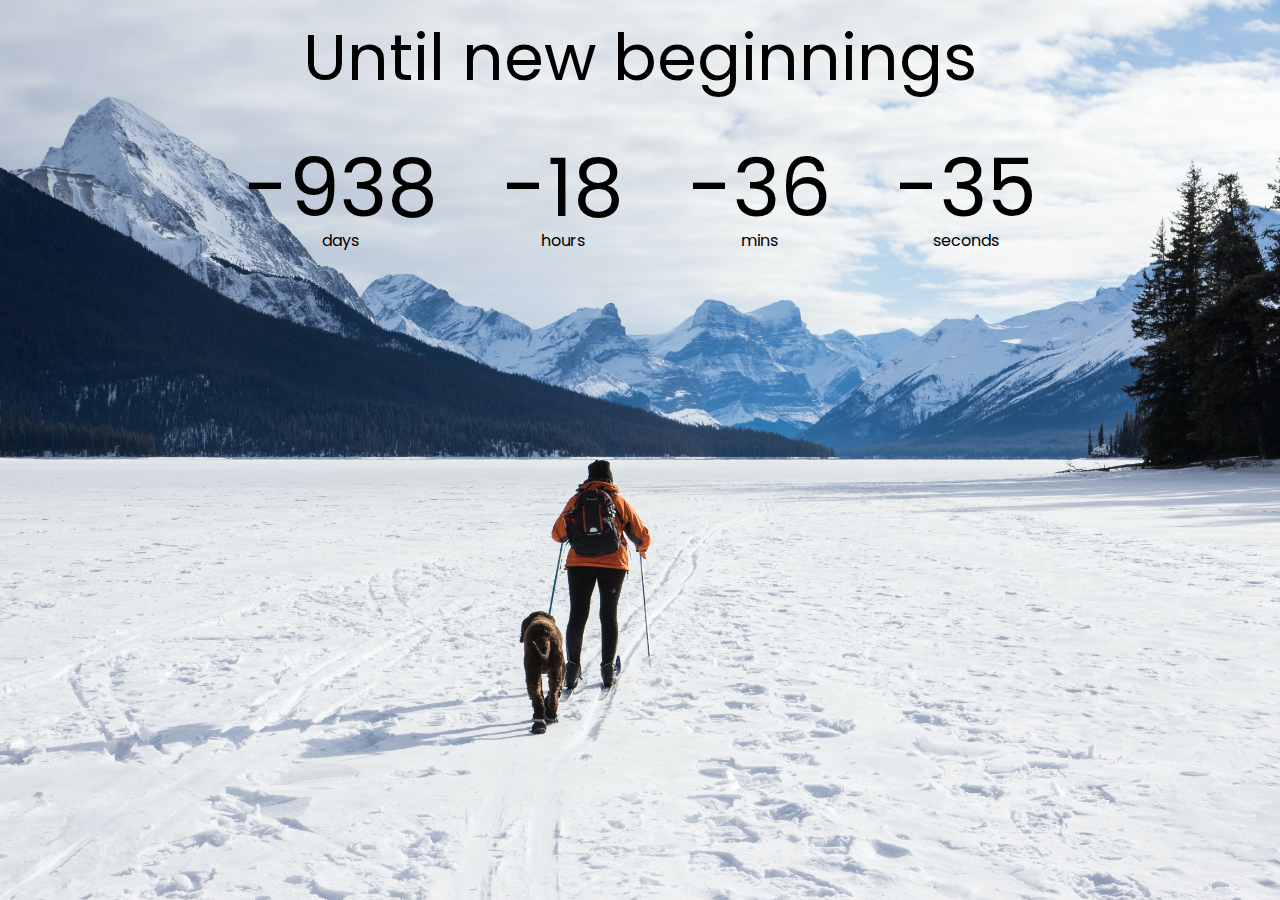
==== index.html @ c93cf665 "first commit" ====
<!DOCTYPE html>
<html lang="en">
<head>
    <meta charset="UTF-8">
    <meta http-equiv="X-UA-Compatible" content="IE=edge">
    <meta name="viewport" content="width=device-width, initial-scale=1.0">
    <title>CountDown Project</title>
    <link rel = "stylesheet" href = "style.css">
    <script src="script.js" defer></script>
</head>
<body>
    <h1>Until new beginnings</h1>

    <div class="countdown-container">
        <div class="days-container">
            <p class="big-text" id="days">0</p>
            <span>days</span>
        </div>
        <div class="hours-container">
            <p class="big-text" id="hours">0</p>
            <span>hours</span>
        </div>
        <div class="mins-container">
            <p class="big-text" id="mins">0</p>
            <span>mins</span>
        </div>
        <div class="second-container">
            <p class="big-text" id="sec">0</p>
            <span>seconds</span>
        </div>
        
        
    </div>
</body>
</html>
---- style.css ----
@import url('https://fonts.googleapis.com/css2?family=Poppins&display=swap');

*{
    box-sizing: border-box;
}

body {
    background-image: url("dog.jpg");
    background-size: cover;
    background-position: center center;
    display: flex;
    align-items: center;
    flex-direction: column;
    min-height: 100vh;
    font-family: "Poppins",sans-serif;
    margin: 0;
}

h1{
    font-size: 4rem;
    font-weight: normal;
    margin-top: 10px;
}
.countdown-container{
    display: flex;
    text-align: center;
}

.big-text{
    font-weight: normal;
    font-size: 5rem;
    line-height: 1;
    margin: 0 2rem;
}

.countdown-e1{
     font-size: 1.5rem;
     text-align: left;



}
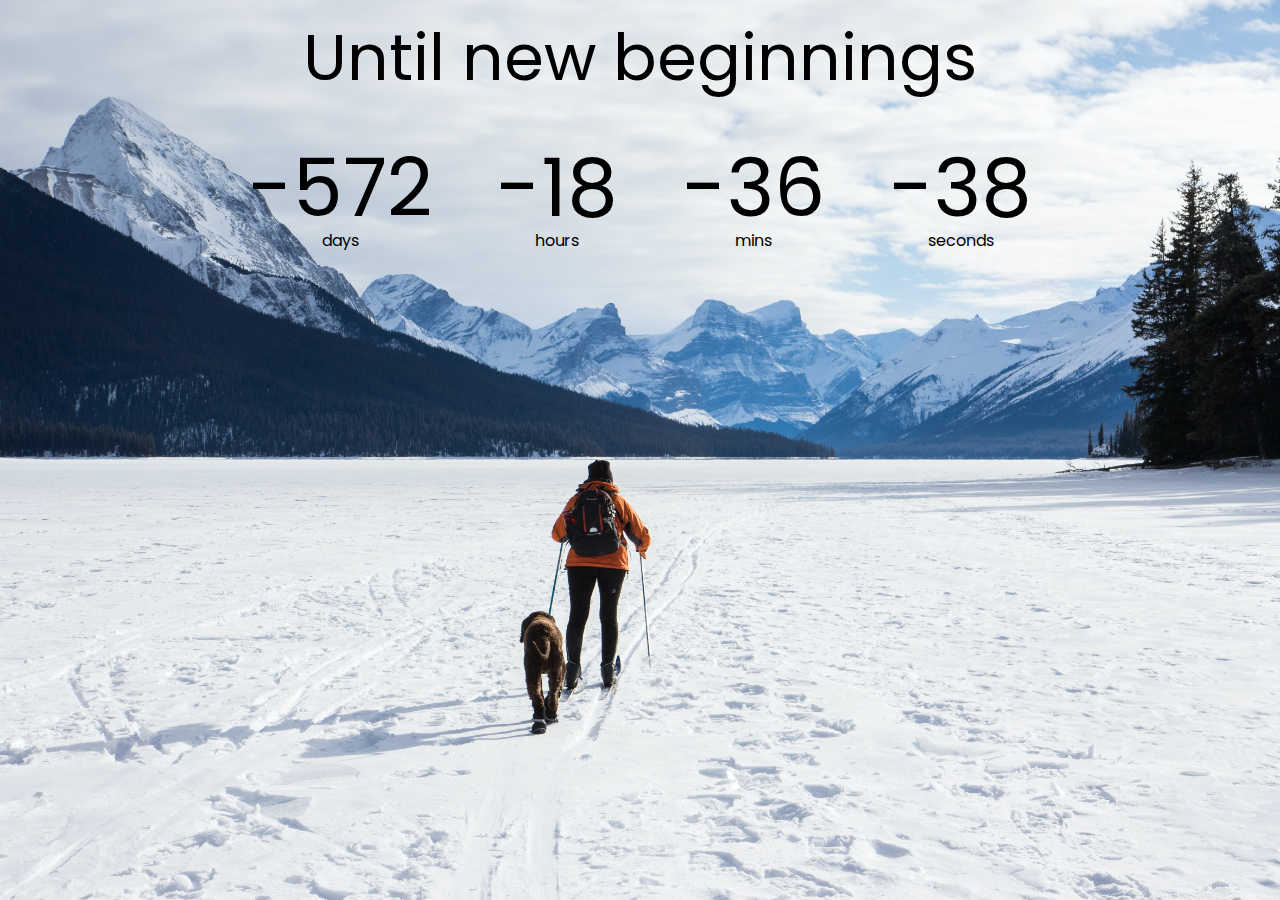
==== commit 8d9c269d: "fix: add new error page" ====
--- a/index.html
+++ b/index.html
@@ -1,35 +1,33 @@
 <!DOCTYPE html>
 <html lang="en">
-<head>
-    <meta charset="UTF-8">
-    <meta http-equiv="X-UA-Compatible" content="IE=edge">
-    <meta name="viewport" content="width=device-width, initial-scale=1.0">
+  <head>
+    <meta charset="UTF-8" />
+    <meta http-equiv="X-UA-Compatible" content="IE=edge" />
+    <meta name="viewport" content="width=device-width, initial-scale=1.0" />
     <title>CountDown Project</title>
-    <link rel = "stylesheet" href = "style.css">
+    <link rel="stylesheet" href="style.css" />
     <script src="script.js" defer></script>
-</head>
-<body>
+  </head>
+  <body>
     <h1>Until new beginnings</h1>
 
     <div class="countdown-container">
-        <div class="days-container">
-            <p class="big-text" id="days">0</p>
-            <span>days</span>
-        </div>
-        <div class="hours-container">
-            <p class="big-text" id="hours">0</p>
-            <span>hours</span>
-        </div>
-        <div class="mins-container">
-            <p class="big-text" id="mins">0</p>
-            <span>mins</span>
-        </div>
-        <div class="second-container">
-            <p class="big-text" id="sec">0</p>
-            <span>seconds</span>
-        </div>
-        
-        
+      <div class="days-container">
+        <p class="big-text" id="days">0</p>
+        <span>days</span>
+      </div>
+      <div class="hours-container">
+        <p class="big-text" id="hours">0</p>
+        <span>hours</span>
+      </div>
+      <div class="mins-container">
+        <p class="big-text" id="mins">0</p>
+        <span>mins</span>
+      </div>
+      <div class="second-container">
+        <p class="big-text" id="sec">0</p>
+        <span>seconds</span>
+      </div>
     </div>
-</body>
-</html>+  </body>
+</html>
--- a/style.css
+++ b/style.css
@@ -1,42 +1,39 @@
-@import url('https://fonts.googleapis.com/css2?family=Poppins&display=swap');
+@import url("https://fonts.googleapis.com/css2?family=Poppins&display=swap");
 
-*{
-    box-sizing: border-box;
+* {
+  box-sizing: border-box;
 }
 
 body {
-    background-image: url("dog.jpg");
-    background-size: cover;
-    background-position: center center;
-    display: flex;
-    align-items: center;
-    flex-direction: column;
-    min-height: 100vh;
-    font-family: "Poppins",sans-serif;
-    margin: 0;
+  background-image: url("src/dog.jpg");
+  background-size: cover;
+  background-position: center center;
+  display: flex;
+  align-items: center;
+  flex-direction: column;
+  min-height: 100vh;
+  font-family: "Poppins", sans-serif;
+  margin: 0;
 }
 
-h1{
-    font-size: 4rem;
-    font-weight: normal;
-    margin-top: 10px;
+h1 {
+  font-size: 4rem;
+  font-weight: normal;
+  margin-top: 10px;
 }
-.countdown-container{
-    display: flex;
-    text-align: center;
+.countdown-container {
+  display: flex;
+  text-align: center;
 }
 
-.big-text{
-    font-weight: normal;
-    font-size: 5rem;
-    line-height: 1;
-    margin: 0 2rem;
+.big-text {
+  font-weight: normal;
+  font-size: 5rem;
+  line-height: 1;
+  margin: 0 2rem;
 }
 
-.countdown-e1{
-     font-size: 1.5rem;
-     text-align: left;
-
-
-
-}+.countdown-e1 {
+  font-size: 1.5rem;
+  text-align: left;
+}
